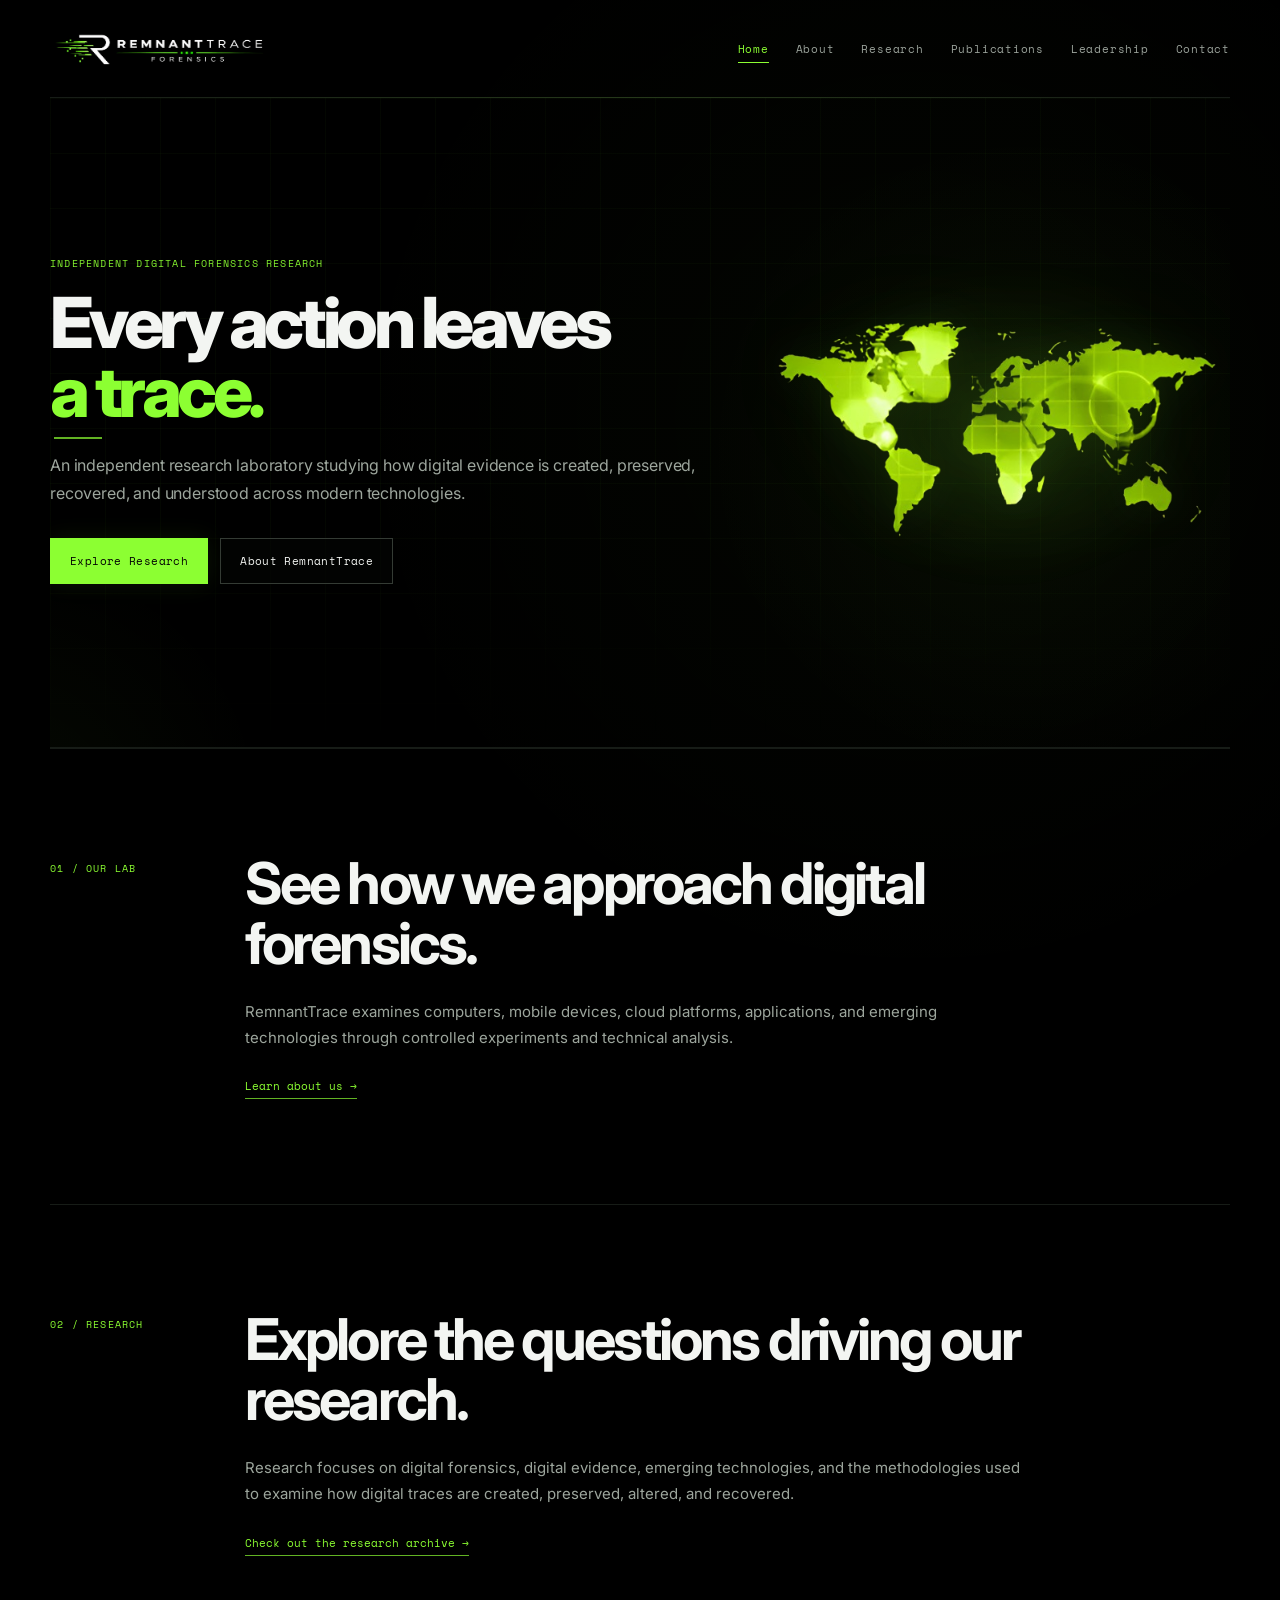
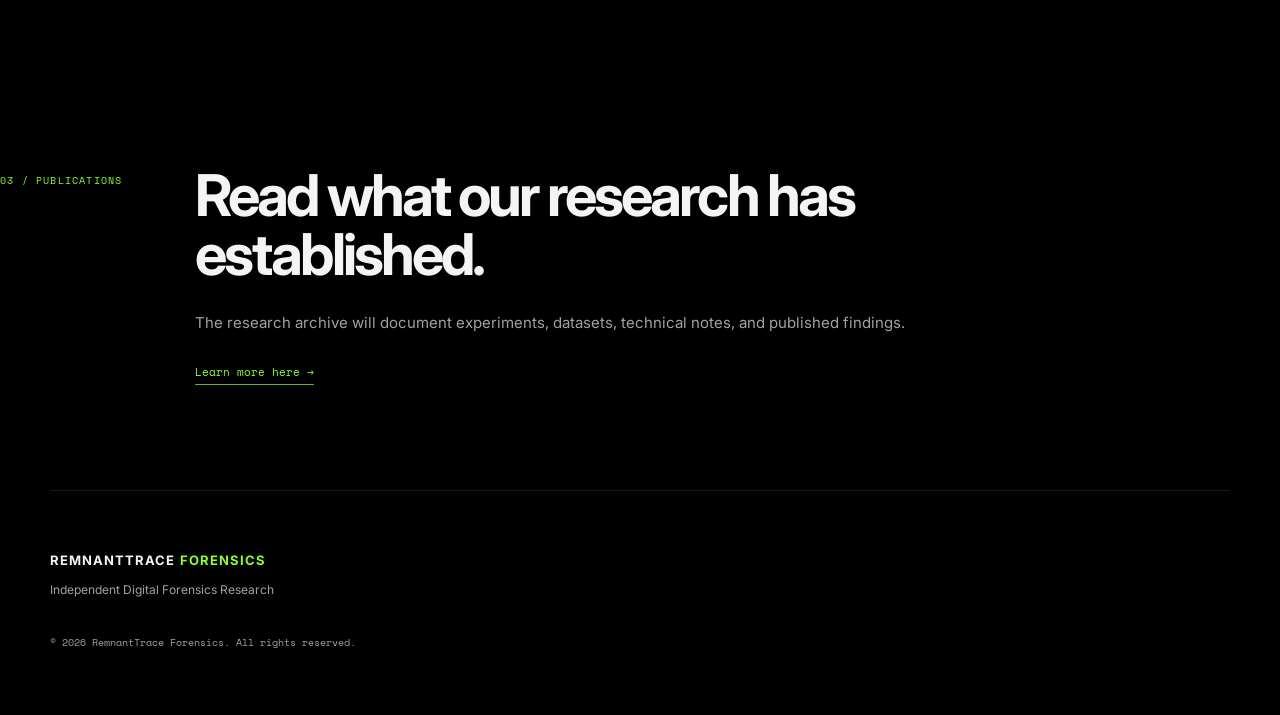
==== index.html @ d7bedfec "Update index.html" ====
<!DOCTYPE html>
<html lang="en">
<head>
  <meta charset="UTF-8">
  <meta name="viewport" content="width=device-width,initial-scale=1">
  <meta name="description" content="RemnantTrace Forensics — independent digital forensics research.">
  <title>RemnantTrace Forensics</title>
  <link rel="stylesheet" href="style.css">
</head>

<body>

<header>
  <a class="brand" href="index.html">
    <img src="assets/remnanttrace-banner.png" alt="RemnantTrace Forensics">
  </a>

  <nav>
  <a href="index.html" class="active">Home</a>
  <a href="about.html">About</a>
  <a href="research.html">Research</a>
  <a href="publications.html">Publications</a>
  <a href="leadership.html">Leadership</a>
  <a href="contact.html">Contact</a>
</nav>
</header>

<main>

<section class="hero">
  <div class="grid"></div>

  <div class="hero-content">
    <p class="eyebrow">INDEPENDENT DIGITAL FORENSICS RESEARCH</p>

    <h1>
  <span class="line-one">Every action leaves</span>
  <span class="line-two">a trace.</span>
</h1>

    <p class="lead">
      An independent research laboratory studying how digital evidence is created,
      preserved, recovered, and understood across modern technologies.
    </p>

    <div class="actions">
      <a class="btn primary" href="research.html">Explore Research</a>
      <a class="btn" href="about.html">About RemnantTrace</a>
    </div>
  </div>

  <div class="hero-image">
    <img src="assets/greenmapworld-bg.png" alt="Digital forensic research visualization">
  </div>
</section>

<section class="split">
  <div class="label">01 / OUR LAB</div>

  <div>
    <h2>See how we approach digital forensics.</h2>

    <p>
      RemnantTrace examines computers, mobile devices, cloud platforms,
      applications, and emerging technologies through controlled experiments
      and technical analysis.
    </p>

    <a class="textlink" href="about.html">
      Learn about us →
    </a>
  </div>
</section>

  <section class="split">
  <div class="label">02 / RESEARCH</div>

  <div>
    <h2>Explore the questions driving our research.</h2>

    <p>
      Research focuses on digital forensics, digital evidence, emerging
      technologies, and the methodologies used to examine how digital traces
      are created, preserved, altered, and recovered.
    </p>

    <a class="textlink" href="research.html">
      Check out the research archive →
    </a>
  </div>
</section>

</main>

</section>

<section class="split">
  <div class="label">03 / PUBLICATIONS</div>

  <div>
    <h2>Read what our research has established.</h2>

    <p>
      The research archive will document experiments, datasets,
      technical notes, and published findings.
    </p>

    <a class="textlink" href="publications.html">
      Learn more here →
    </a>
  </div>
</section>

</main>

<footer>
  <b>REMNANTTRACE <span>FORENSICS</span></b>
  <p>Independent Digital Forensics Research</p>
  <small>© 2026 RemnantTrace Forensics. All rights reserved.</small>
</footer>

</body>
</html>
---- style.css ----
@import url('https://fonts.googleapis.com/css2?family=Inter:wght@400;500;600;700;800&family=Space+Mono:wght@400;700&display=swap');

:root {
  --black: #000000;
  --panel: #070907;
  --panel-2: #0a0d0a;
  --line: #171c17;
  --line-bright: #252d25;

  --green: #8cff32;
  --green-soft: rgba(140,255,50,.14);
  --green-glow: rgba(140,255,50,.08);

  --text: #f3f5f2;
  --muted: #9ca59c;

  --max: 1180px;
}

/* =========================================================
   RESET THIS
   ========================================================= */

* {
  box-sizing: border-box;
  scroll-behavior: smooth;
}

html {
  background: var(--black);
}

body {
  margin: 0;
  padding: 0;

  background:
    radial-gradient(
      circle at 72% 18%,
      rgba(140,255,50,.025),
      transparent 28%
    ),
    var(--black);

  color: var(--text);

  font-family: Inter, Arial, sans-serif;
  line-height: 1.65;

  overflow-x: hidden;
}

a {
  color: inherit;
  text-decoration: none;
}

img {
  max-width: 100%;
}

header,
main,
footer {
  width: min(var(--max), calc(100% - 48px));
  margin: auto;
}


/* =========================================================
   HEADER
   ========================================================= */

header {
  height: 98px;

  padding: 14px 0;

  border-bottom: 1px solid var(--line);

  display: flex;
  align-items: center;
  justify-content: space-between;

  gap: 40px;

  position: relative;
  z-index: 20;
}

/* subtle line glow */
header::after {
  content: "";

  position: absolute;

  left: 0;
  right: 0;
  bottom: -1px;

  height: 1px;

  background: linear-gradient(
    90deg,
    transparent,
    rgba(140,255,50,.25),
    transparent
  );

  opacity: .5;
}


/* =========================================================
   LOGO
   ========================================================= */

.brand {
  display: flex;
  align-items: center;

  height: 76px;

  flex-shrink: 0;

  position: relative;
}

.brand img {
  display: block;

  width: auto;
  height: 74px;

  max-width: 360px;

  object-fit: contain;

  transition:
    opacity .25s ease,
    transform .25s ease;
}

.brand:hover img {
  opacity: .9;
  transform: translateX(2px);
}


/* =========================================================
   NAVIGATION
   ========================================================= */

nav {
  display: flex;
  align-items: center;

  justify-content: flex-end;

  gap: 27px;

  flex-wrap: wrap;
}

nav a {
  position: relative;

  color: #9ba39b;

  font: 11px 'Space Mono', monospace;

  letter-spacing: .07em;

  padding: 8px 0;

  transition:
    color .2s ease,
    opacity .2s ease;
}

nav a::after {
  content: "";

  position: absolute;

  left: 0;
  bottom: 2px;

  width: 0;
  height: 1px;

  background: var(--green);
 
  transition: width .2s ease;
}

nav a:hover,
nav a.active {
  color: var(--green);
}

nav a:hover::after,
nav a.active::after {
  width: 100%;
}


/* =========================================================
   HERO
   ========================================================= */

.hero {
  position: relative;

  min-height: 650px;

  display: grid;

  grid-template-columns:
    minmax(0, 1.35fr)
    minmax(400px, .85fr);

  align-items: center;

  gap: 25px;

  border-bottom: 1px solid var(--line);

  overflow: hidden;
}


/* =========================================================
   HERO ATMOSPHERE
   ========================================================= */

.hero::before {
  content: "";

  position: absolute;

  width: 650px;
  height: 650px;

  right: -120px;
  top: 30px;

  background:
    radial-gradient(
      circle,
      rgba(140,255,50,.065) 0%,
      rgba(140,255,50,.025) 30%,
      transparent 70%
    );

  pointer-events: none;
}

.hero::after {
  content: "";

  position: absolute;

  width: 520px;
  height: 520px;

  left: -300px;
  bottom: -320px;

  background:
    radial-gradient(
      circle,
      rgba(140,255,50,.035),
      transparent 70%
    );

  pointer-events: none;
}


/* =========================================================
   HERO GRID
   ========================================================= */

.grid {
  position: absolute;

  inset: 0;

  background-image:
    linear-gradient(
      rgba(140,255,50,.027) 1px,
      transparent 1px
    ),
    linear-gradient(
      90deg,
      rgba(140,255,50,.027) 1px,
      transparent 1px
    );

  background-size: 55px 55px;

  mask-image: linear-gradient(
    to bottom,
    black 0%,
    black 65%,
    transparent 100%
  );

  -webkit-mask-image: linear-gradient(
    to bottom,
    black 0%,
    black 65%,
    transparent 100%
  );

  pointer-events: none;
}


/* =========================================================
   HERO CONTENT
   ========================================================= */

.hero-content {
  position: relative;

  z-index: 3;

  min-width: 0;

  max-width: 760px;

  padding: 65px 0 70px;
}


/* =========================================================
   EYEBROW
   ========================================================= */

.eyebrow {
  margin: 0;

  color: var(--green);

  font: 10px 'Space Mono', monospace;

  letter-spacing: .15em;

  text-transform: uppercase;

  opacity: .95;
}


/* =========================================================
   HERO HEADLINE
   ========================================================= */

.hero h1 {
  margin: 20px 0 28px;

  max-width: 780px;

  position: relative;

  font-size: clamp(50px, 5.5vw, 76px);

  line-height: .91;

  letter-spacing: -.065em;

  font-weight: 800;
}

.hero h1::after {
  content: "";

  position: absolute;

  left: 4px;
  bottom: -15px;

  width: 48px;
  height: 2px;

  background: var(--green);

  opacity: .7;
}

.hero h1 .line-one,
.hero h1 .line-two {
  display: block;

  white-space: nowrap;
}

.hero h1 .line-two {
  color: var(--green);

  margin-top: 5px;
}


/* =========================================================
   HERO DESCRIPTION
   ========================================================= */

.lead {
  max-width: 660px;

  margin: 0;

  color: #9da69d;

  font-size: 16px;

  line-height: 1.7;

  letter-spacing: -.01em;
}


/* =========================================================
   BUTTONS
   ========================================================= */

.actions {
  display: flex;

  gap: 12px;

  margin-top: 31px;

  flex-wrap: wrap;
}

.btn {
  position: relative;

  display: inline-flex;

  align-items: center;
  justify-content: center;

  min-height: 46px;

  padding: 12px 19px;

  border: 1px solid #343b34;

  background: rgba(5,7,5,.5);

  color: var(--text);

  font: 11px 'Space Mono', monospace;

  letter-spacing: .035em;

  transition:
    background .2s ease,
    border-color .2s ease,
    color .2s ease,
    transform .2s ease,
    box-shadow .2s ease;
}

.btn.primary {
  background: var(--green);

  border-color: var(--green);

  color: #030403;

  box-shadow:
    0 0 25px rgba(140,255,50,.08);
}

.btn:hover {
  transform: translateY(-2px);
}

.btn.primary:hover {
  background: #9dff51;

  box-shadow:
    0 0 30px rgba(140,255,50,.14);
}

.btn:not(.primary):hover {
  border-color: rgba(140,255,50,.55);

  color: var(--green);

  background: rgba(140,255,50,.035);
}


/* =========================================================
   HERO IMAGE
   ========================================================= */

.hero-image {
  position: relative;

  z-index: 2;

  width: 100%;

  min-height: 480px;

  display: flex;

  align-items: center;
  justify-content: center;

  margin-left: -5px;
}

.hero-image::before {
  content: "";

  position: absolute;

  width: 430px;
  height: 330px;

  border-radius: 50%;

  background:
    radial-gradient(
      ellipse,
      rgba(140,255,50,.08),
      transparent 68%
    );

  filter: blur(15px);

  pointer-events: none;
}

.hero-image img {
  position: relative;

  display: block;

  width: min(100%, 500px);

  max-width: 500px;

  height: auto;

  object-fit: contain;

  mix-blend-mode: screen;

  transform: scale(1.08);

  filter:
    drop-shadow(0 0 20px rgba(140,255,50,.08))
    drop-shadow(0 0 50px rgba(140,255,50,.04));

  transition:
    transform .4s ease,
    filter .4s ease;
}

.hero-image:hover img {
  transform: scale(1.12);

  filter:
    drop-shadow(0 0 25px rgba(140,255,50,.12))
    drop-shadow(0 0 60px rgba(140,255,50,.06));
}


/* =========================================================
   PAGE HEROES
   ========================================================= */

.pagehero {
  padding: 100px 0 90px;

  position: relative;
}

.pagehero h1 {
  max-width: 780px;

  margin: 18px 0 26px;

  font-size: clamp(52px, 6.5vw, 92px);

  line-height: .96;

  letter-spacing: -.06em;
}

.pagehero .lead {
  max-width: 700px;
}


/* =========================================================
   SHARED LABELS
   ========================================================= */

.eyebrow,
.label,
.card b,
.archive span {
  font-family: 'Space Mono', monospace;

  color: var(--green);

  letter-spacing: .12em;
}


/* =========================================================
   SECTIONS
   ========================================================= */

.split {
  position: relative;

  padding: 105px 0;

  border-top: 1px solid var(--line);

  display: grid;

  grid-template-columns: 150px minmax(0, 1fr);

  gap: 45px;

  align-items: start;
}

.split:first-of-type {
  border-top: none;
}

.split h2 {
  max-width: 850px;

  margin: 0 0 25px;

  font-size: clamp(34px, 4.5vw, 58px);

  line-height: 1.04;

  letter-spacing: -.05em;
}

.split p {
  max-width: 780px;

  color: var(--muted);

  font-size: 15px;

  line-height: 1.75;
}


/* =========================================================
   SECTION LABEL
   ========================================================= */

.label {
  padding-top: 7px;

  font-size: 10px;

  white-space: nowrap;
}


/* =========================================================
   CARDS
   ========================================================= */

.cards {
  display: grid;

  grid-template-columns: repeat(2, minmax(0, 1fr));

  gap: 12px;
}

.card {
  position: relative;

  display: block;

  min-height: 210px;

  padding: 28px;

  background:
    linear-gradient(
      145deg,
      rgba(140,255,50,.018),
      transparent 45%
    ),
    var(--panel);

  border: 1px solid var(--line);

  overflow: hidden;

  transition:
    border-color .25s ease,
    transform .25s ease,
    background .25s ease;
}

.card::before {
  content: "";

  position: absolute;

  left: 0;
  top: 0;

  width: 2px;
  height: 0;

  background: var(--green);

  transition: height .25s ease;
}

.card:hover {
  border-color: #384238;

  transform: translateY(-3px);

  background:
    linear-gradient(
      145deg,
      rgba(140,255,50,.035),
      transparent 50%
    ),
    var(--panel-2);
}

.card:hover::before {
  height: 100%;
}

.card b {
  font-size: 10px;
}

.card h3 {
  margin: 25px 0 9px;

  font-size: 22px;

  line-height: 1.2;

  letter-spacing: -.025em;
}

.card p {
  margin: 0;

  color: var(--muted);

  font-size: 13px;

  line-height: 1.65;
}


/* =========================================================
   RESEARCH CARDS
   ========================================================= */

.research-cards {
  display: grid;

  grid-template-columns: repeat(2, minmax(0, 1fr));

  gap: 12px;

  width: 100%;
}

.research-card {
  display: block;

  width: 100%;

  min-height: 220px;

  background: var(--panel);

  border: 1px solid var(--line);

  overflow: hidden;

  transition:
    border-color .2s ease,
    transform .2s ease;
}

.research-card:hover {
  border-color: #3c473c;

  transform: translateY(-3px);
}

.research-card[open] {
  border-color: #506047;

  transform: none;
}


/* =========================================================
   RESEARCH SUMMARY
   ========================================================= */

.research-card summary {
  list-style: none;

  cursor: pointer;

  min-height: 220px;

  padding: 30px;

  display: flex;

  flex-direction: column;

  align-items: flex-start;

  justify-content: flex-start;
}

.research-card summary::-webkit-details-marker {
  display: none;
}

.research-card summary::marker {
  display: none;
}


/* =========================================================
   RESEARCH NUMBER
   ========================================================= */

.research-card summary b {
  display: block;

  color: var(--green);

  font: 10px 'Space Mono', monospace;

  letter-spacing: .12em;
}


/* =========================================================
   RESEARCH TITLE
   ========================================================= */

.research-card h3 {
  margin: 24px 0 0;

  font-size: 23px;

  line-height: 1.2;

  letter-spacing: -.02em;
}


/* =========================================================
   READ MORE
   ========================================================= */

.read-more {
  display: block;

  margin-top: 58px;

  color: var(--muted);

  font: 10px 'Space Mono', monospace;

  letter-spacing: .1em;

  transition: color .2s ease;
}

.research-card summary:hover .read-more,
.research-card[open] .read-more {
  color: var(--green);
}


/* =========================================================
   EXPANDED RESEARCH
   ========================================================= */

.research-content {
  padding: 26px 30px 30px;

  border-top: 1px solid var(--line);
}

.research-content p {
  max-width: 780px;

  margin: 0 0 18px;

  color: var(--muted);

  font-size: 14px;

  line-height: 1.75;
}

.research-content p:last-child {
  margin-bottom: 0;
}


/* =========================================================
   TEXT LINKS
   ========================================================= */

.textlink {
  display: inline-block;

  margin-top: 12px;

  padding-bottom: 4px;

  color: var(--green);

  font: 11px 'Space Mono', monospace;

  border-bottom: 1px solid rgba(140,255,50,.7);

  transition:
    opacity .2s ease,
    border-color .2s ease;
}

.textlink:hover {
  opacity: .7;

  border-color: transparent;
}


/* =========================================================
   ARCHIVE
   ========================================================= */

.archive {
  border-top: 1px solid var(--line);
}

.archive article {
  padding: 26px 0;

  border-bottom: 1px solid var(--line);
}

.archive h3 {
  margin: 7px 0 4px;

  font-size: 24px;
}

.archive p {
  margin: 0;

  font-size: 13px;

  color: var(--muted);
}


/* =========================================================
   FORMS
   ========================================================= */

form {
  max-width: 800px;
}

label {
  display: block;

  margin-bottom: 20px;

  color: var(--text);

  font: 10px 'Space Mono', monospace;

  letter-spacing: .08em;

  text-transform: uppercase;
}

label span {
  color: var(--green);
}

input,
select,
textarea {
  display: block;

  width: 100%;

  margin-top: 8px;

  padding: 14px 15px;

  background: var(--panel);

  border: 1px solid var(--line);

  border-radius: 0;

  color: var(--text);

  font: 14px Inter, Arial, sans-serif;

  outline: none;

  transition:
    border-color .2s ease,
    background .2s ease;
}

input:focus,
select:focus,
textarea:focus {
  border-color: rgba(140,255,50,.6);

  background: #080b08;
}

textarea {
  resize: vertical;
}

#status {
  margin-top: 18px;

  color: var(--green);

  font: 11px 'Space Mono', monospace;
}

.error {
  color: #ff7777 !important;
}


/* =========================================================
   FOOTER
   ========================================================= */

footer {
  padding: 55px 0 65px;

  border-top: 1px solid var(--line);
}

footer b {
  font-size: 13px;

  letter-spacing: .08em;
}

footer span {
  color: var(--green);
}

footer p,
footer small {
  color: var(--muted);

  font-size: 12px;
}

footer p {
  margin-top: 8px;
}

footer small {
  display: block;

  margin-top: 35px;

  font: 10px 'Space Mono', monospace;
}


/* =========================================================
   TABLET
   ========================================================= */

@media (max-width: 950px) {

  header {
    gap: 25px;
  }

  nav {
    gap: 18px;
  }

  .hero {
    grid-template-columns:
      minmax(0, 1.15fr)
      minmax(320px, .85fr);

    gap: 10px;
  }

  .hero h1 {
    font-size: clamp(52px, 7vw, 76px);
  }

  .hero-image img {
    width: 100%;

    max-width: 410px;
  }
}


/* =========================================================
   MOBILE
   ========================================================= */

@media (max-width: 760px) {

  header,
  main,
  footer {
    width: min(100% - 34px, var(--max));
  }


  /* HEADER */

  header {
    height: auto;

    padding: 17px 0 20px;

    align-items: flex-start;

    flex-direction: column;

    gap: 13px;
  }

  .brand {
    height: 54px;
  }

  .brand img {
    height: 54px;

    max-width: 300px;
  }

  nav {
    width: 100%;

    justify-content: flex-start;

    gap: 8px 17px;
  }

  nav a {
    font-size: 10px;
  }


  /* HERO */

  .hero {
    min-height: auto;

    grid-template-columns: 1fr;

    gap: 0;

    padding: 68px 0 70px;
  }

  .hero-content {
    max-width: 100%;

    padding: 0;
  }

  .eyebrow {
    font-size: 9px;

    line-height: 1.5;
  }

  .hero h1 {
    margin: 17px 0 27px;

    font-size: clamp(48px, 14vw, 76px);

    line-height: .92;

    letter-spacing: -.065em;
  }

  .hero h1::after {
    bottom: -13px;
  }

  .hero h1 .line-one,
  .hero h1 .line-two {
    white-space: normal;
  }

  .hero h1 .line-two {
    margin-top: 2px;
  }

  .lead {
    max-width: 100%;

    font-size: 15px;

    line-height: 1.7;
  }

  .actions {
    margin-top: 27px;

    gap: 9px;
  }

  .btn {
    min-height: 44px;

    padding: 11px 15px;

    font-size: 10px;
  }


  /* HERO IMAGE */

  .hero-image {
    min-height: 0;

    height: auto;

    margin: 38px 0 0;

    justify-content: center;
  }

  .hero-image::before {
    width: 330px;
    height: 250px;
  }

  .hero-image img {
    width: min(100%, 400px);

    max-width: 400px;

    transform: none;
  }

  .hero-image:hover img {
    transform: none;
  }


  /* PAGE HERO */

  .pagehero {
    padding: 75px 0 75px;
  }


  /* SECTIONS */

  .split {
    grid-template-columns: 1fr;

    gap: 27px;

    padding: 75px 0;
  }

  .label {
    padding-top: 0;
  }

  .split h2 {
    margin-bottom: 22px;

    font-size: clamp(34px, 10vw, 50px);
  }


  /* CARDS */

  .cards,
  .research-cards {
    grid-template-columns: 1fr;
  }

  .card {
    min-height: 190px;

    padding: 25px;
  }

  .research-card summary {
    min-height: 195px;

    padding: 25px;
  }

  .read-more {
    margin-top: 43px;
  }


  /* FOOTER */

  footer {
    padding: 45px 0 55px;
  }
}


/* =========================================================
   VERY SMALL PHONES
   ========================================================= */

@media (max-width: 420px) {

  header,
  main,
  footer {
    width: calc(100% - 28px);
  }

  .brand img {
    height: 50px;
  }

  nav {
    gap: 7px 13px;
  }

  nav a {
    font-size: 9px;
  }

  .hero {
    padding-top: 58px;
  }

  .hero h1 {
    font-size: 47px;
  }

  .actions {
    flex-direction: column;

    align-items: stretch;
  }

  .btn {
    width: 100%;
  }

  .hero-image {
    margin-top: 32px;
  }
}
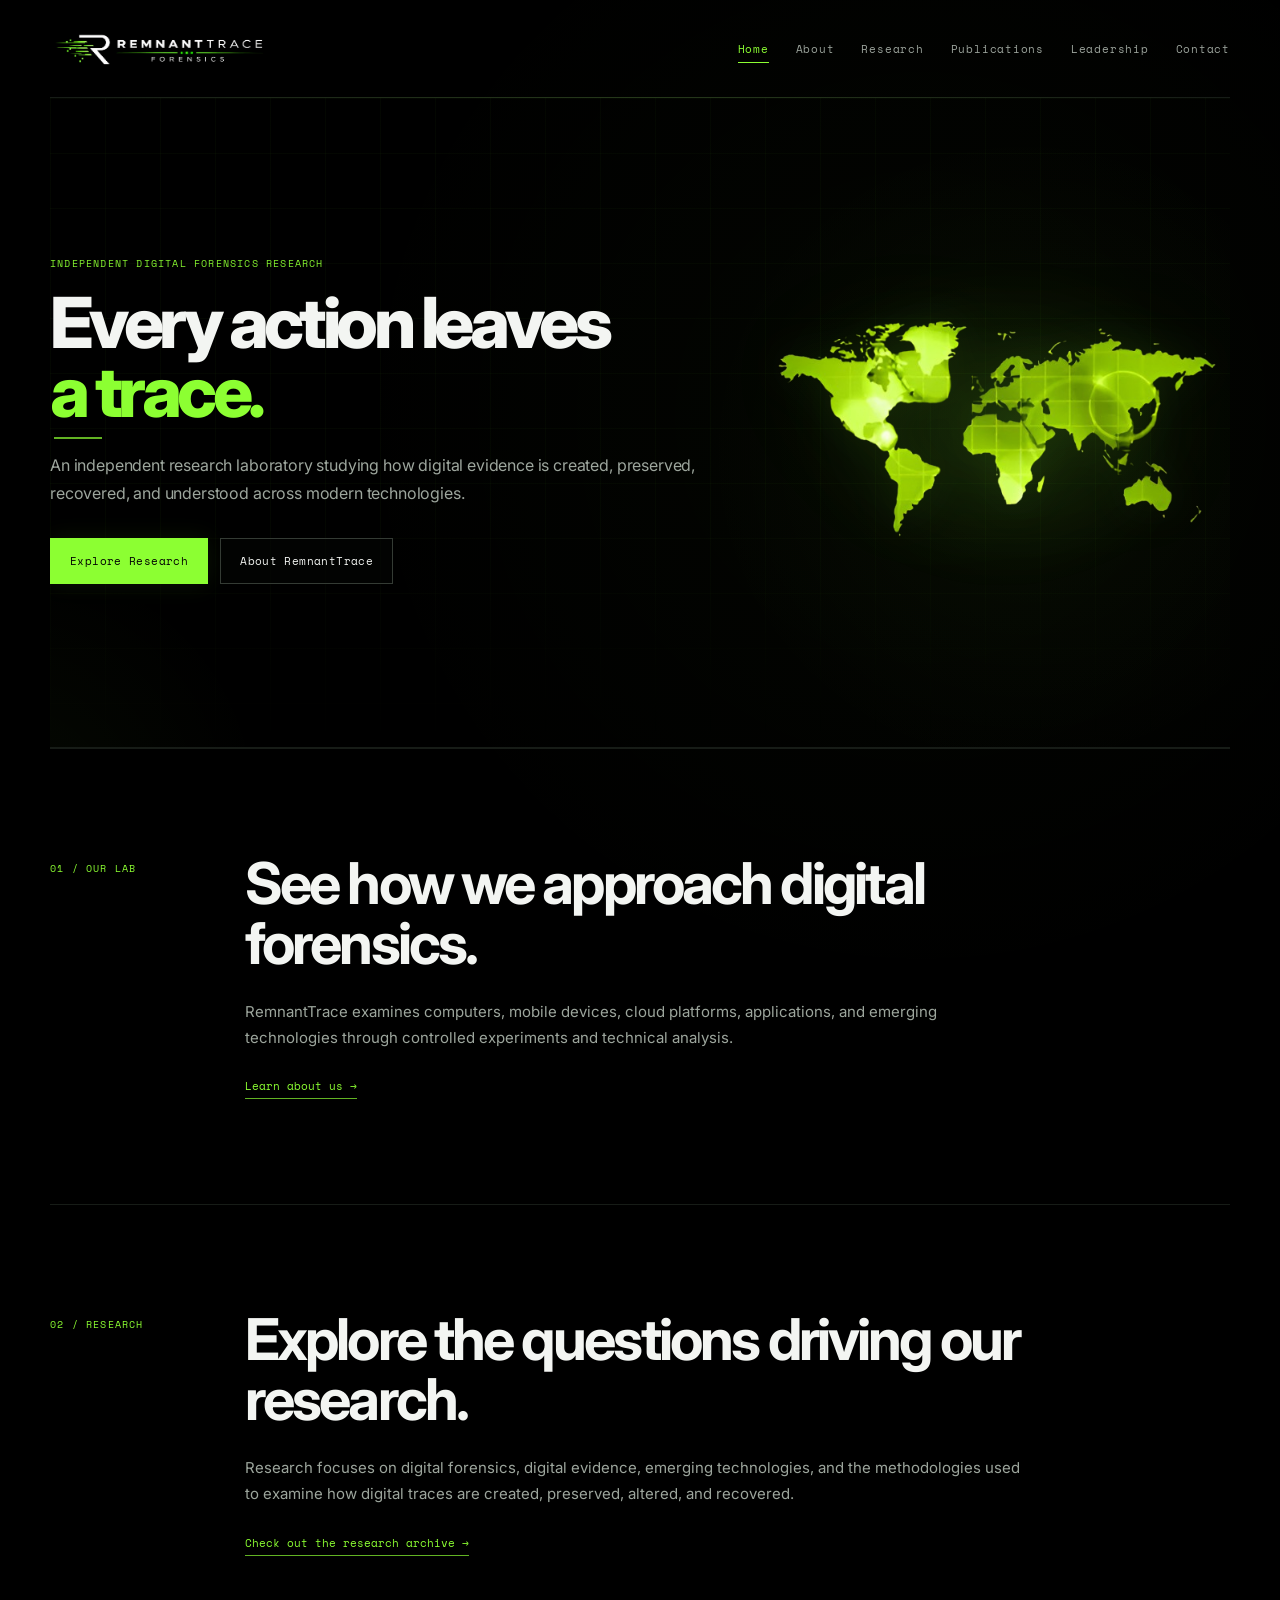
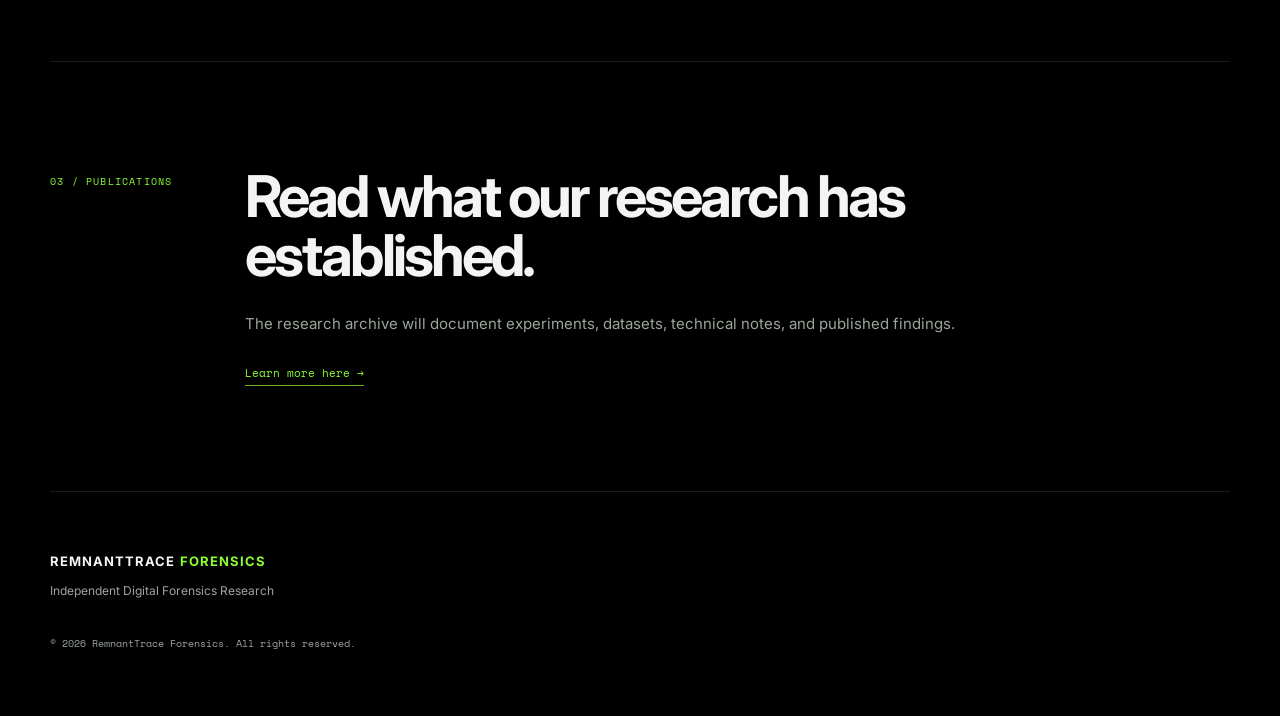
==== commit 2f516942: "Update index.html" ====
--- a/index.html
+++ b/index.html
@@ -90,9 +90,6 @@
   </div>
 </section>
 
-</main>
-
-</section>
 
 <section class="split">
   <div class="label">03 / PUBLICATIONS</div>
@@ -113,6 +110,7 @@
 
 </main>
 
+
 <footer>
   <b>REMNANTTRACE <span>FORENSICS</span></b>
   <p>Independent Digital Forensics Research</p>
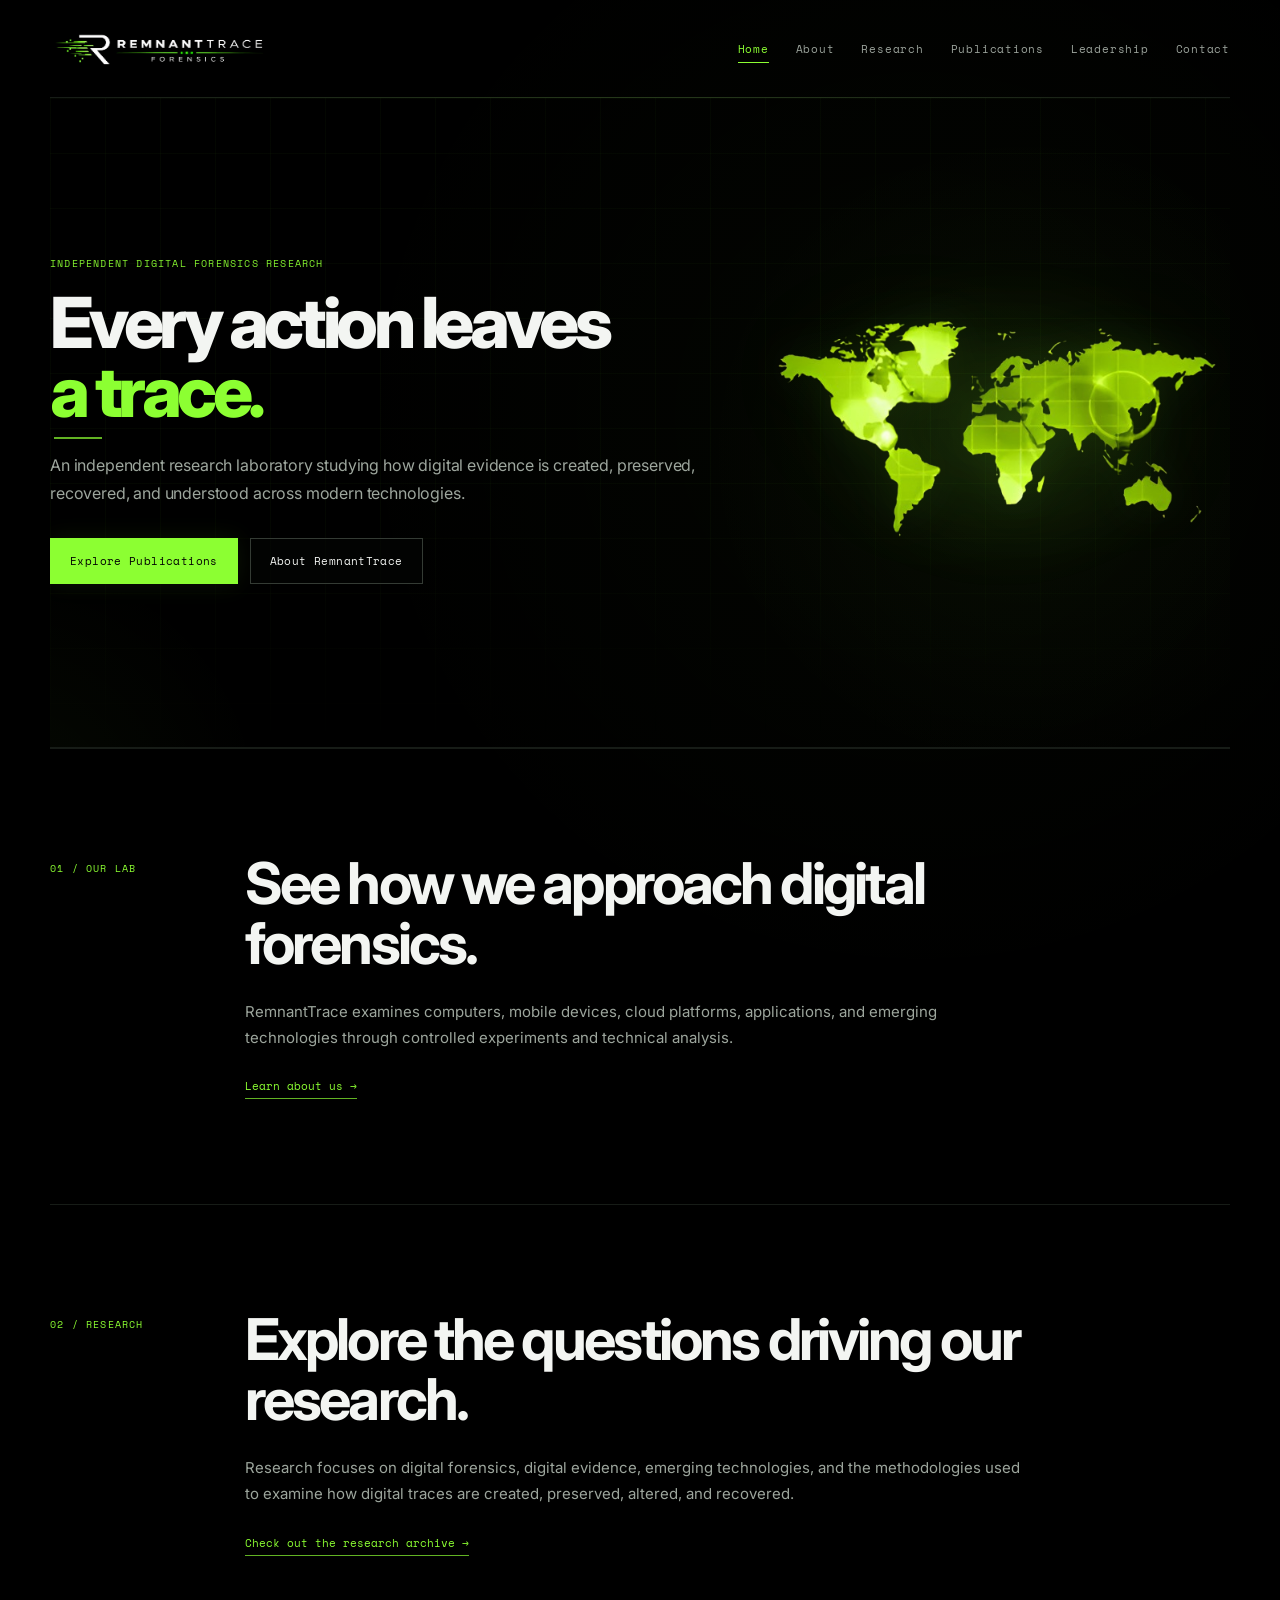
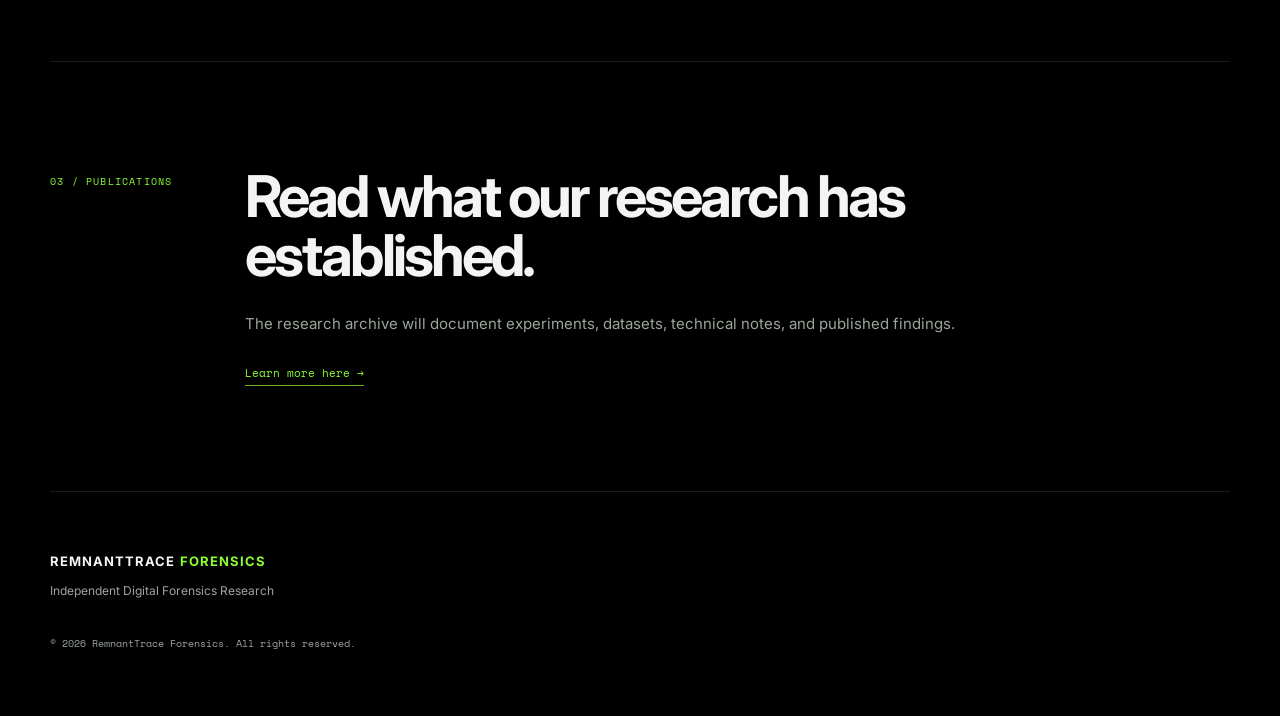
==== commit 2efe5a25: "Update index.html" ====
--- a/index.html
+++ b/index.html
@@ -16,13 +16,13 @@
   </a>
 
   <nav>
-  <a href="index.html" class="active">Home</a>
-  <a href="about.html">About</a>
-  <a href="research.html">Research</a>
-  <a href="publications.html">Publications</a>
-  <a href="leadership.html">Leadership</a>
-  <a href="contact.html">Contact</a>
-</nav>
+    <a href="index.html" class="active">Home</a>
+    <a href="about.html">About</a>
+    <a href="research.html">Research</a>
+    <a href="publications.html">Publications</a>
+    <a href="leadership.html">Leadership</a>
+    <a href="contact.html">Contact</a>
+  </nav>
 </header>
 
 <main>
@@ -34,9 +34,9 @@
     <p class="eyebrow">INDEPENDENT DIGITAL FORENSICS RESEARCH</p>
 
     <h1>
-  <span class="line-one">Every action leaves</span>
-  <span class="line-two">a trace.</span>
-</h1>
+      <span class="line-one">Every action leaves</span>
+      <span class="line-two">a trace.</span>
+    </h1>
 
     <p class="lead">
       An independent research laboratory studying how digital evidence is created,
@@ -44,7 +44,7 @@
     </p>
 
     <div class="actions">
-      <a class="btn primary" href="research.html">Explore Research</a>
+      <a class="btn primary" href="publications.html">Explore Publications</a>
       <a class="btn" href="about.html">About RemnantTrace</a>
     </div>
   </div>
@@ -72,7 +72,7 @@
   </div>
 </section>
 
-  <section class="split">
+<section class="split">
   <div class="label">02 / RESEARCH</div>
 
   <div>
@@ -89,7 +89,6 @@
     </a>
   </div>
 </section>
-
 
 <section class="split">
   <div class="label">03 / PUBLICATIONS</div>
@@ -110,7 +109,6 @@
 
 </main>
 
-
 <footer>
   <b>REMNANTTRACE <span>FORENSICS</span></b>
   <p>Independent Digital Forensics Research</p>
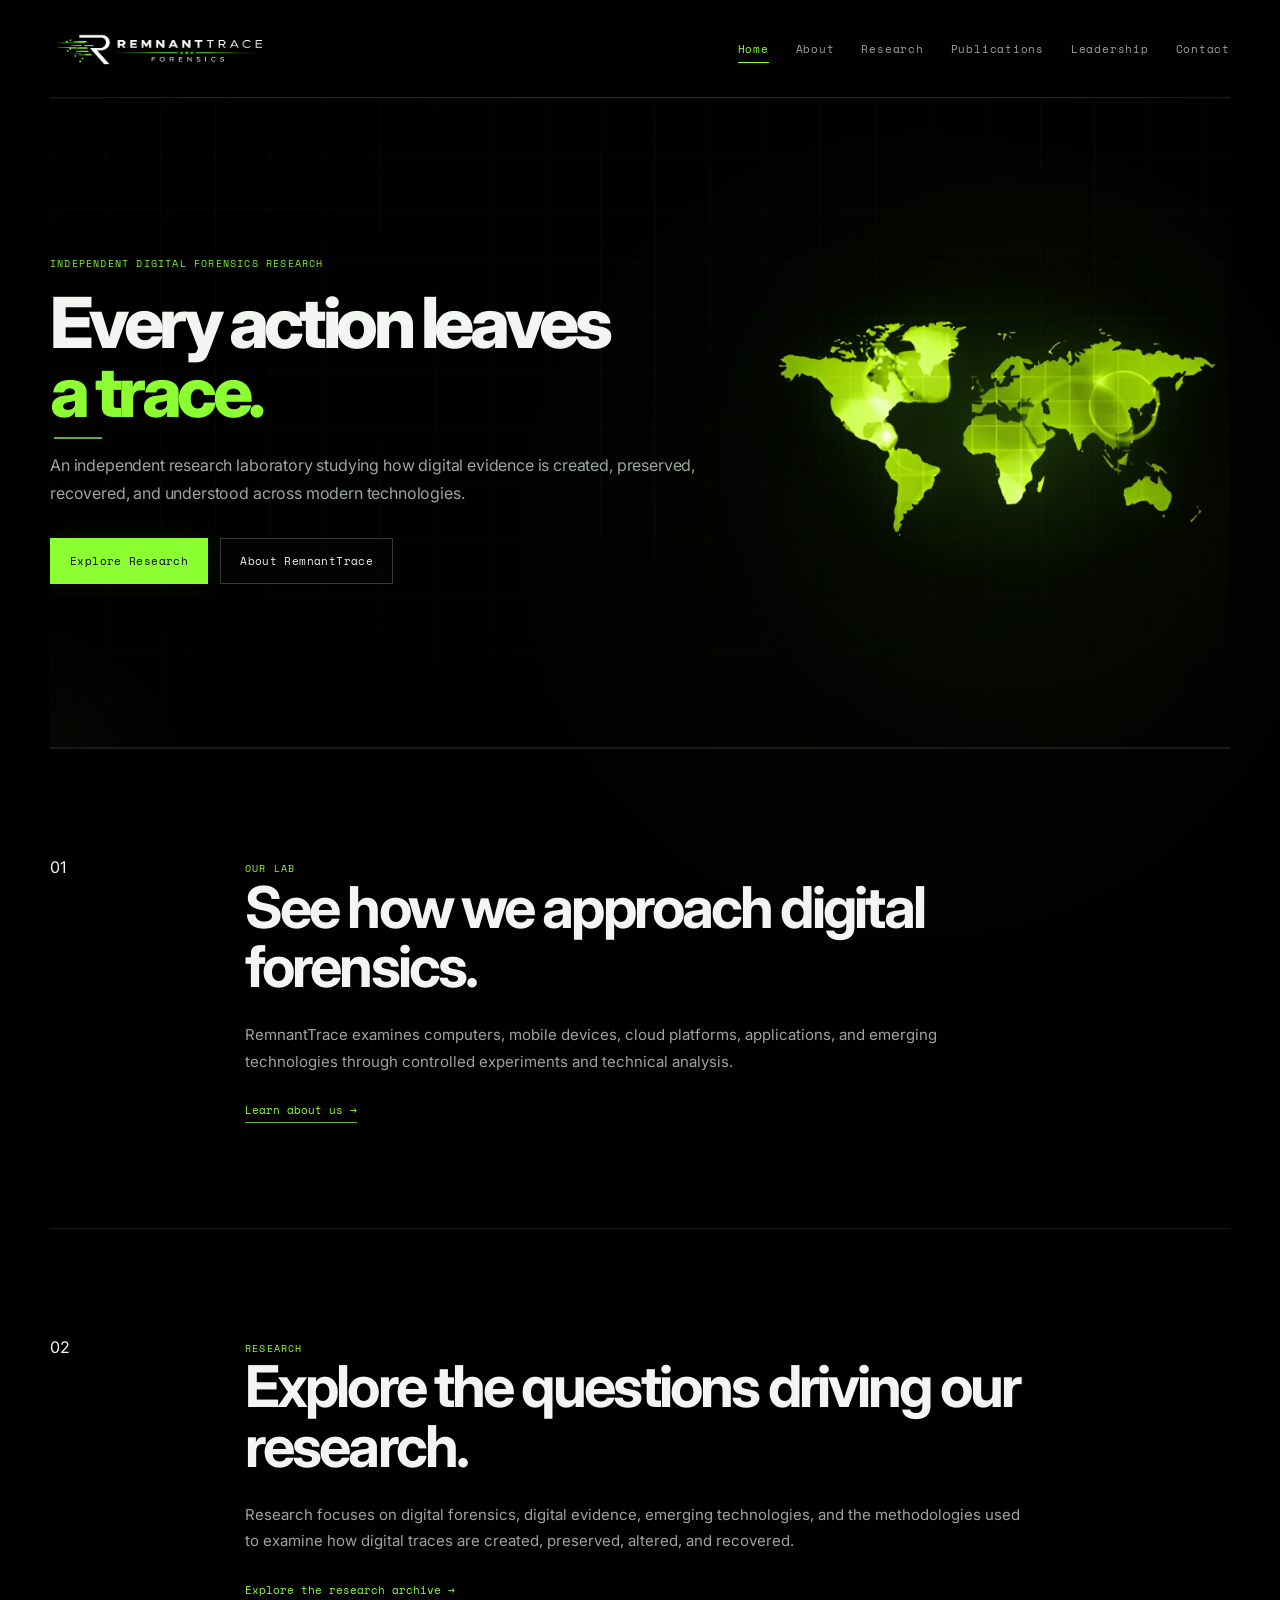
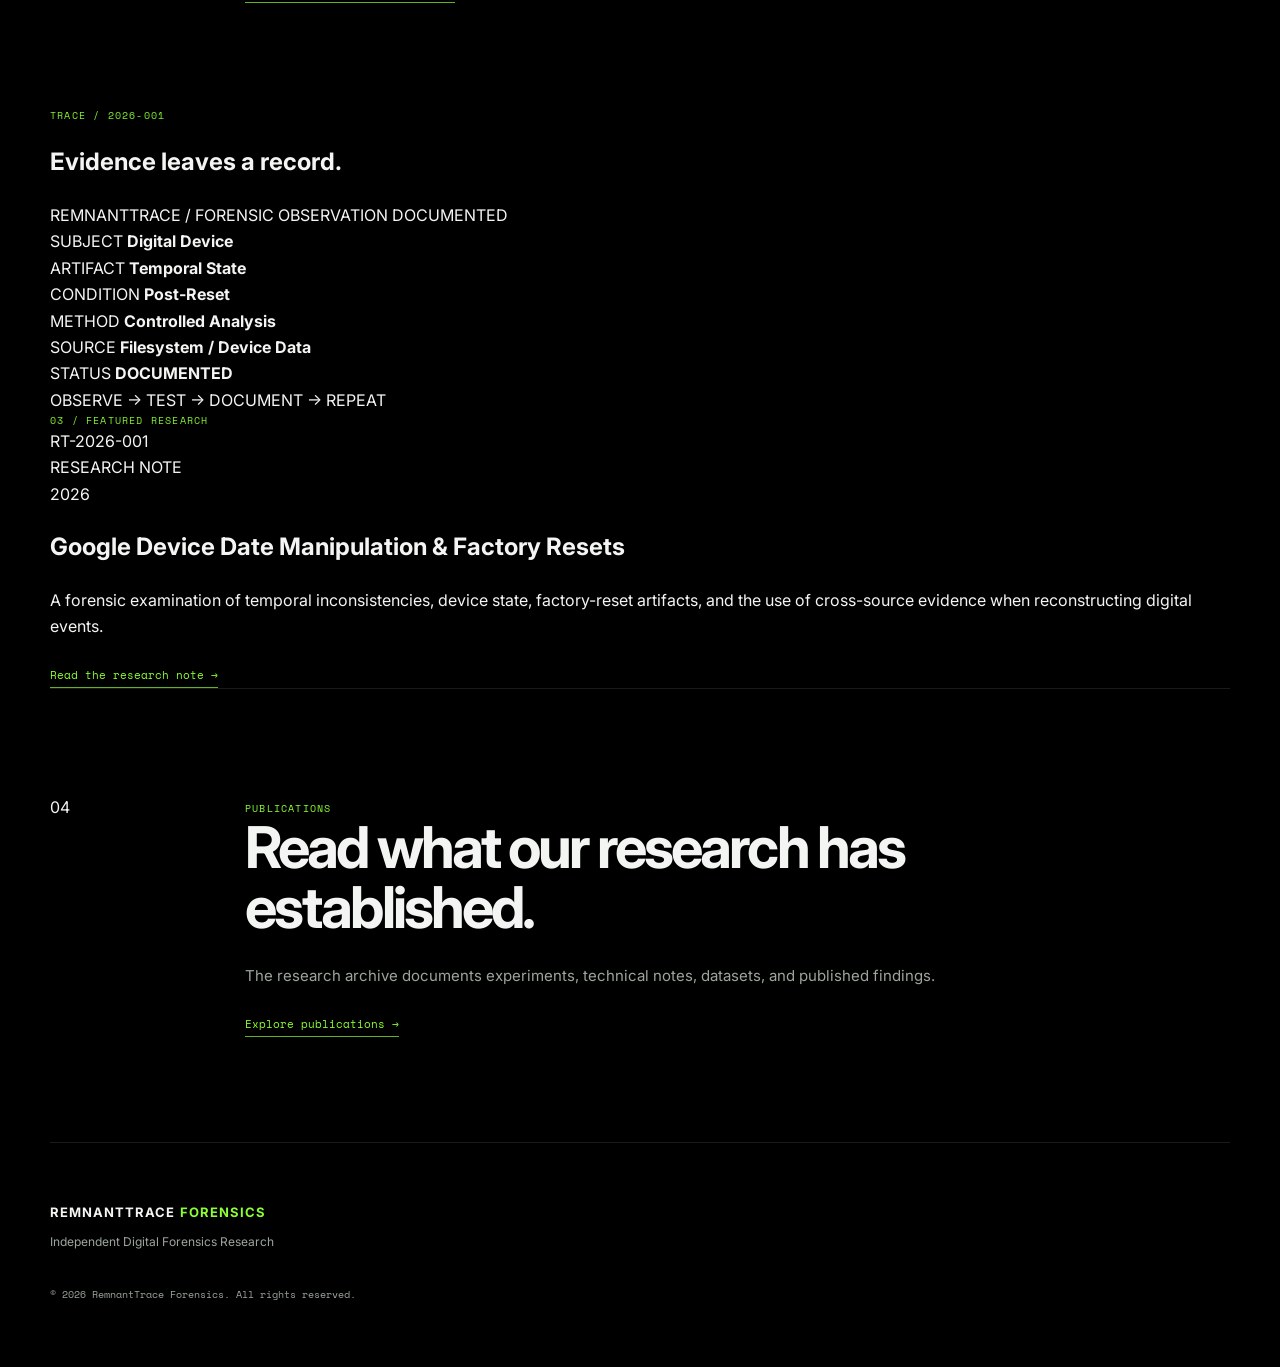
==== commit 27983f2e: "Update index.html" ====
--- a/index.html
+++ b/index.html
@@ -27,6 +27,8 @@
 
 <main>
 
+<!-- HERO -->
+
 <section class="hero">
   <div class="grid"></div>
 
@@ -44,7 +46,7 @@
     </p>
 
     <div class="actions">
-      <a class="btn primary" href="publications.html">Explore Publications</a>
+      <a class="btn primary" href="research.html">Explore Research</a>
       <a class="btn" href="about.html">About RemnantTrace</a>
     </div>
   </div>
@@ -54,10 +56,15 @@
   </div>
 </section>
 
-<section class="split">
-  <div class="label">01 / OUR LAB</div>
-
-  <div>
+
+<!-- OUR LAB -->
+
+<section class="split editorial-section">
+  <div class="section-number">01</div>
+
+  <div class="section-content">
+    <div class="label">OUR LAB</div>
+
     <h2>See how we approach digital forensics.</h2>
 
     <p>
@@ -72,10 +79,15 @@
   </div>
 </section>
 
-<section class="split">
-  <div class="label">02 / RESEARCH</div>
-
-  <div>
+
+<!-- RESEARCH -->
+
+<section class="split editorial-section">
+  <div class="section-number">02</div>
+
+  <div class="section-content">
+    <div class="label">RESEARCH</div>
+
     <h2>Explore the questions driving our research.</h2>
 
     <p>
@@ -85,29 +97,138 @@
     </p>
 
     <a class="textlink" href="research.html">
-      Check out the research archive →
+      Explore the research archive →
     </a>
   </div>
 </section>
 
-<section class="split">
-  <div class="label">03 / PUBLICATIONS</div>
-
-  <div>
+
+<!-- FORENSIC ARTIFACT -->
+
+<section class="trace-section">
+
+  <div class="trace-heading">
+    <p class="eyebrow">TRACE / 2026-001</p>
+    <h2>Evidence leaves a record.</h2>
+  </div>
+
+  <div class="trace-panel">
+
+    <div class="trace-panel-header">
+      <span>REMNANTTRACE / FORENSIC OBSERVATION</span>
+      <span>DOCUMENTED</span>
+    </div>
+
+    <div class="trace-grid">
+
+      <div class="trace-item">
+        <span>SUBJECT</span>
+        <strong>Digital Device</strong>
+      </div>
+
+      <div class="trace-item">
+        <span>ARTIFACT</span>
+        <strong>Temporal State</strong>
+      </div>
+
+      <div class="trace-item">
+        <span>CONDITION</span>
+        <strong>Post-Reset</strong>
+      </div>
+
+      <div class="trace-item">
+        <span>METHOD</span>
+        <strong>Controlled Analysis</strong>
+      </div>
+
+      <div class="trace-item">
+        <span>SOURCE</span>
+        <strong>Filesystem / Device Data</strong>
+      </div>
+
+      <div class="trace-item">
+        <span>STATUS</span>
+        <strong class="trace-status">DOCUMENTED</strong>
+      </div>
+
+    </div>
+
+    <div class="trace-footer">
+      <span>OBSERVE</span>
+      <span>→</span>
+      <span>TEST</span>
+      <span>→</span>
+      <span>DOCUMENT</span>
+      <span>→</span>
+      <span>REPEAT</span>
+    </div>
+
+  </div>
+
+</section>
+
+
+<!-- FEATURED RESEARCH -->
+
+<section class="featured-section">
+
+  <div class="featured-label">
+    <p class="eyebrow">03 / FEATURED RESEARCH</p>
+  </div>
+
+  <div class="featured-content">
+
+    <div class="featured-meta">
+      RT-2026-001<br>
+      RESEARCH NOTE<br>
+      2026
+    </div>
+
+    <div>
+      <h2>
+        Google Device Date Manipulation
+        <span>&amp; Factory Resets</span>
+      </h2>
+
+      <p>
+        A forensic examination of temporal inconsistencies, device state,
+        factory-reset artifacts, and the use of cross-source evidence when
+        reconstructing digital events.
+      </p>
+
+      <a class="textlink" href="rt-2026-001.html">
+        Read the research note →
+      </a>
+    </div>
+
+  </div>
+
+</section>
+
+
+<!-- PUBLICATIONS -->
+
+<section class="split editorial-section publications-section">
+  <div class="section-number">04</div>
+
+  <div class="section-content">
+    <div class="label">PUBLICATIONS</div>
+
     <h2>Read what our research has established.</h2>
 
     <p>
-      The research archive will document experiments, datasets,
-      technical notes, and published findings.
+      The research archive documents experiments, technical notes,
+      datasets, and published findings.
     </p>
 
     <a class="textlink" href="publications.html">
-      Learn more here →
+      Explore publications →
     </a>
   </div>
 </section>
 
 </main>
+
 
 <footer>
   <b>REMNANTTRACE <span>FORENSICS</span></b>
@@ -117,3 +238,5 @@
 
 </body>
 </html>
+</body>
+</html>
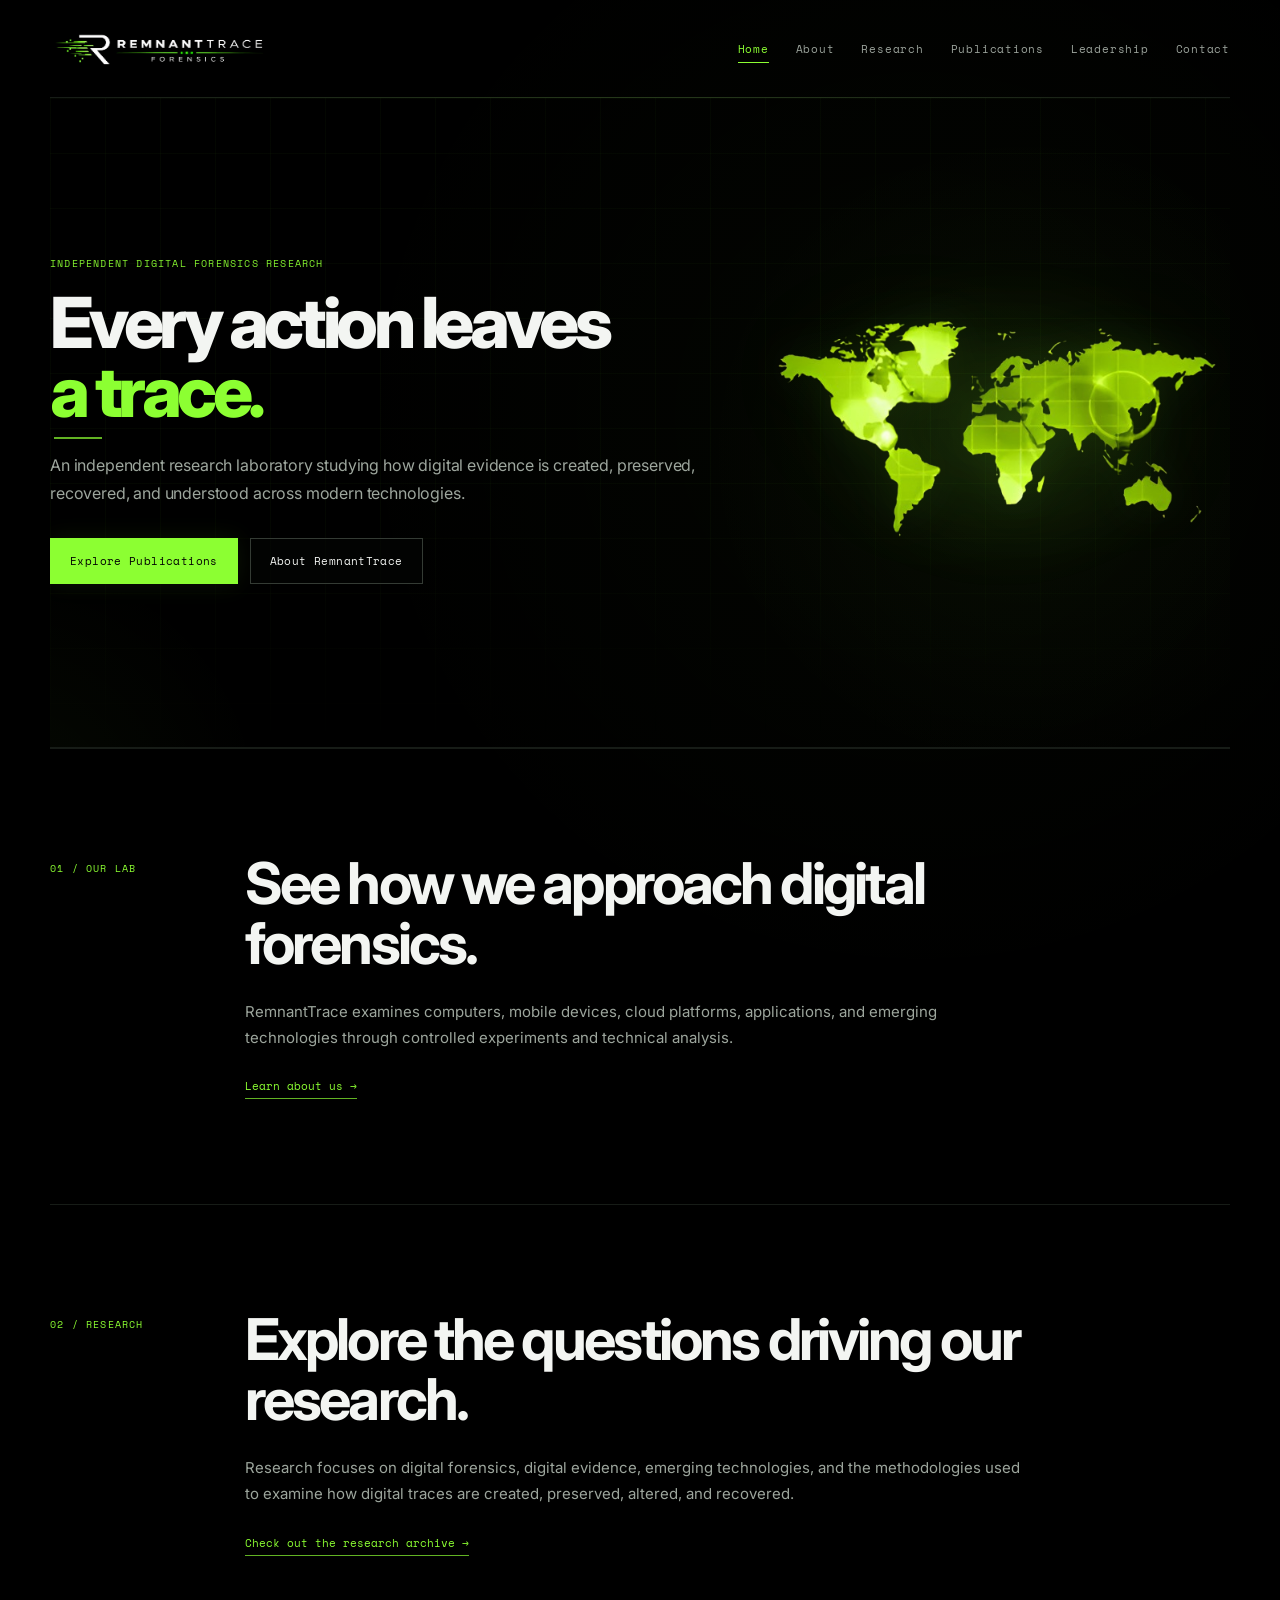
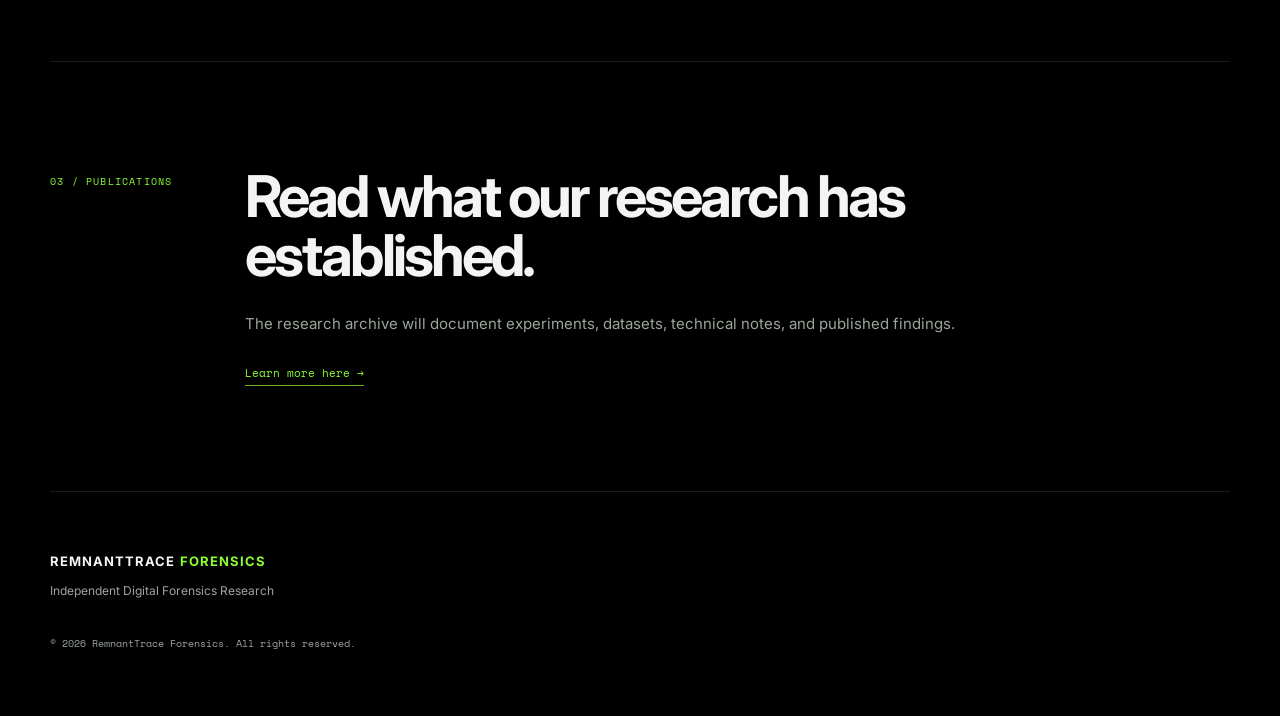
==== commit 04a34dec: "Update index.html" ====
--- a/index.html
+++ b/index.html
@@ -27,8 +27,6 @@
 
 <main>
 
-<!-- HERO -->
-
 <section class="hero">
   <div class="grid"></div>
 
@@ -46,7 +44,7 @@
     </p>
 
     <div class="actions">
-      <a class="btn primary" href="research.html">Explore Research</a>
+      <a class="btn primary" href="publications.html">Explore Publications</a>
       <a class="btn" href="about.html">About RemnantTrace</a>
     </div>
   </div>
@@ -56,15 +54,10 @@
   </div>
 </section>
 
+<section class="split">
+  <div class="label">01 / OUR LAB</div>
 
-<!-- OUR LAB -->
-
-<section class="split editorial-section">
-  <div class="section-number">01</div>
-
-  <div class="section-content">
-    <div class="label">OUR LAB</div>
-
+  <div>
     <h2>See how we approach digital forensics.</h2>
 
     <p>
@@ -79,15 +72,10 @@
   </div>
 </section>
 
+<section class="split">
+  <div class="label">02 / RESEARCH</div>
 
-<!-- RESEARCH -->
-
-<section class="split editorial-section">
-  <div class="section-number">02</div>
-
-  <div class="section-content">
-    <div class="label">RESEARCH</div>
-
+  <div>
     <h2>Explore the questions driving our research.</h2>
 
     <p>
@@ -97,138 +85,29 @@
     </p>
 
     <a class="textlink" href="research.html">
-      Explore the research archive →
+      Check out the research archive →
     </a>
   </div>
 </section>
 
+<section class="split">
+  <div class="label">03 / PUBLICATIONS</div>
 
-<!-- FORENSIC ARTIFACT -->
-
-<section class="trace-section">
-
-  <div class="trace-heading">
-    <p class="eyebrow">TRACE / 2026-001</p>
-    <h2>Evidence leaves a record.</h2>
-  </div>
-
-  <div class="trace-panel">
-
-    <div class="trace-panel-header">
-      <span>REMNANTTRACE / FORENSIC OBSERVATION</span>
-      <span>DOCUMENTED</span>
-    </div>
-
-    <div class="trace-grid">
-
-      <div class="trace-item">
-        <span>SUBJECT</span>
-        <strong>Digital Device</strong>
-      </div>
-
-      <div class="trace-item">
-        <span>ARTIFACT</span>
-        <strong>Temporal State</strong>
-      </div>
-
-      <div class="trace-item">
-        <span>CONDITION</span>
-        <strong>Post-Reset</strong>
-      </div>
-
-      <div class="trace-item">
-        <span>METHOD</span>
-        <strong>Controlled Analysis</strong>
-      </div>
-
-      <div class="trace-item">
-        <span>SOURCE</span>
-        <strong>Filesystem / Device Data</strong>
-      </div>
-
-      <div class="trace-item">
-        <span>STATUS</span>
-        <strong class="trace-status">DOCUMENTED</strong>
-      </div>
-
-    </div>
-
-    <div class="trace-footer">
-      <span>OBSERVE</span>
-      <span>→</span>
-      <span>TEST</span>
-      <span>→</span>
-      <span>DOCUMENT</span>
-      <span>→</span>
-      <span>REPEAT</span>
-    </div>
-
-  </div>
-
-</section>
-
-
-<!-- FEATURED RESEARCH -->
-
-<section class="featured-section">
-
-  <div class="featured-label">
-    <p class="eyebrow">03 / FEATURED RESEARCH</p>
-  </div>
-
-  <div class="featured-content">
-
-    <div class="featured-meta">
-      RT-2026-001<br>
-      RESEARCH NOTE<br>
-      2026
-    </div>
-
-    <div>
-      <h2>
-        Google Device Date Manipulation
-        <span>&amp; Factory Resets</span>
-      </h2>
-
-      <p>
-        A forensic examination of temporal inconsistencies, device state,
-        factory-reset artifacts, and the use of cross-source evidence when
-        reconstructing digital events.
-      </p>
-
-      <a class="textlink" href="rt-2026-001.html">
-        Read the research note →
-      </a>
-    </div>
-
-  </div>
-
-</section>
-
-
-<!-- PUBLICATIONS -->
-
-<section class="split editorial-section publications-section">
-  <div class="section-number">04</div>
-
-  <div class="section-content">
-    <div class="label">PUBLICATIONS</div>
-
+  <div>
     <h2>Read what our research has established.</h2>
 
     <p>
-      The research archive documents experiments, technical notes,
-      datasets, and published findings.
+      The research archive will document experiments, datasets,
+      technical notes, and published findings.
     </p>
 
     <a class="textlink" href="publications.html">
-      Explore publications →
+      Learn more here →
     </a>
   </div>
 </section>
 
 </main>
-
 
 <footer>
   <b>REMNANTTRACE <span>FORENSICS</span></b>
@@ -238,5 +117,3 @@
 
 </body>
 </html>
-</body>
-</html>
